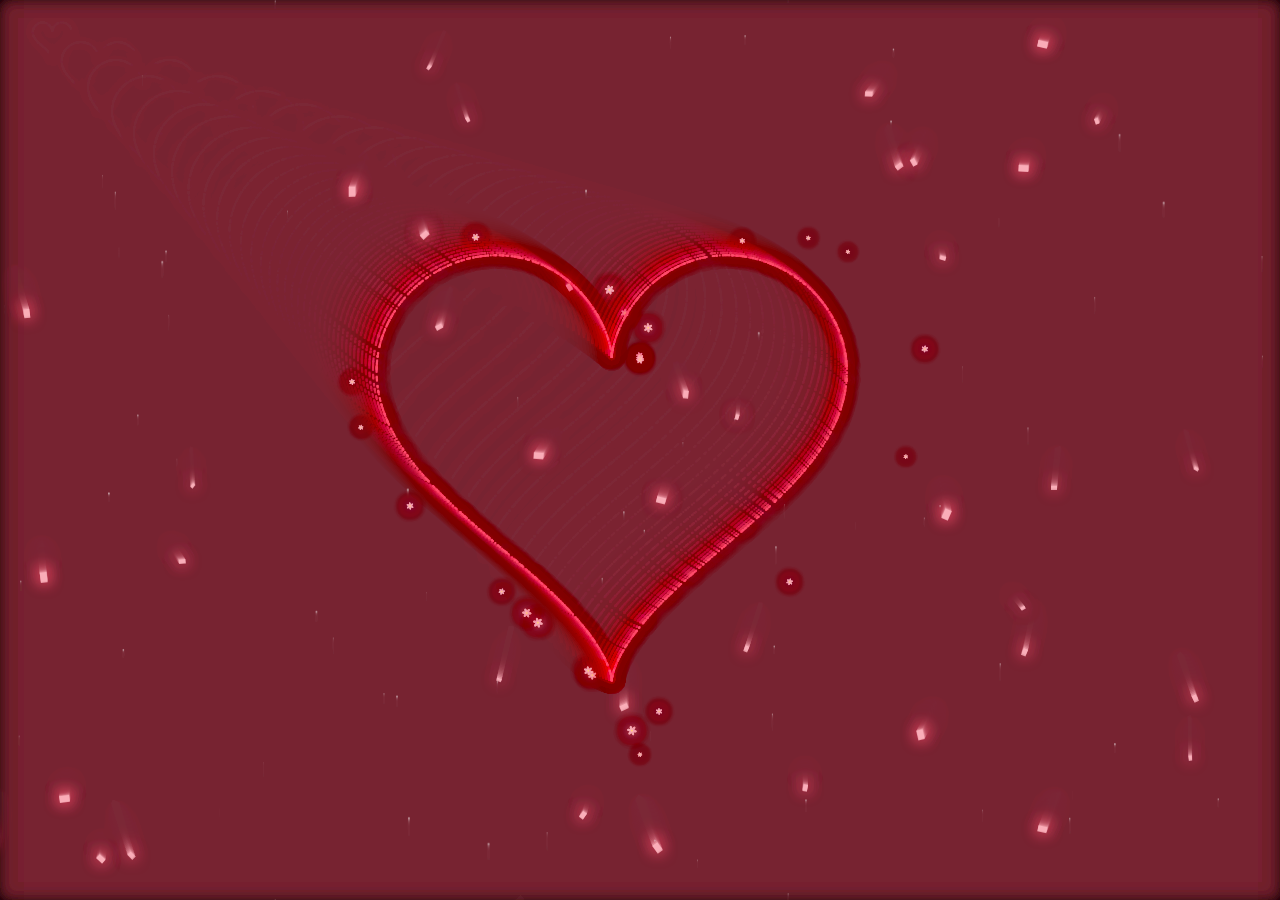
==== surpresa.html @ 4473f1ed "Add files via upload" ====
<!DOCTYPE html>
<html lang="pt-BR">
<head>
  <meta charset="UTF-8">
  <title>Pra você</title>
  <link rel="stylesheet" href="style.css">
</head>
<body>

<canvas id="canvas"></canvas>

<div class="message">
  <h1 id="nome">Camily❤️</h1>
  <p>Você é tudo pra mim.</p>
</div>

<div class="polaroids" id="polaroids"></div>

<audio id="music" loop>
  <source src="Musica/musica2.mp3" type="audio/mpeg">
</audio>

<script src="script.js"></script>
</body>
</html>
---- style.css ----
body {
  margin: 0;
  background: black;
  overflow: hidden;
  font-family: Arial, sans-serif;
}

canvas {
  display: block;
}

/* 💌 mensagem */
.message {
  position: absolute;
  top: 50%;
  left: 50%;
  transform: translate(-50%, -50%);
  
  color: #ff4d6d;
  text-align: center;
  z-index: 999;

  opacity: 0;
  transition: opacity 2s ease;

  animation: pulse 2s infinite;
}

.message.show {
  opacity: 1;
}

@keyframes pulse {
  0% { transform: translate(-50%, -50%) scale(1); }
  50% { transform: translate(-50%, -50%) scale(1.05); }
  100% { transform: translate(-50%, -50%) scale(1); }
}

/* 📸 polaroids desktop */
.polaroids {
  position: absolute;
  width: 100%;
  height: 100%;
  top: 0;
  left: 0;
  z-index: 5;
  pointer-events: none;
}

.polaroid {
  position: absolute;
  width: 130px;
  background: #fff;
  padding: 10px 10px 30px 10px;
  border-radius: 4px;
  box-shadow: 0 20px 40px rgba(0,0,0,0.6);

  opacity: 0;
  transform: translateY(-200px) scale(0.6);
  transition: transform 1.2s ease, opacity 1s ease;
}

.polaroid img {
  width: 100%;
  display: block;
  border-radius: 2px;
}

.polaroid.show {
  opacity: 1;
  transform: translateY(0) scale(1) rotate(var(--rotate));
}

.polaroid.focus {
  z-index: 20;
  transform: scale(1.8) rotate(0deg) !important;
}

/* 📱 mobile */
@media (max-width: 768px) {

  .message {
    top: 20%;
    transform: translateX(-50%);
  }

  .polaroids {
    display: flex;
    justify-content: center;
    align-items: center;
  }

  .polaroid {
    width: 70vw;
    max-width: 260px;

    left: 50% !important;
    top: 55% !important;

    transform: translate(-50%, -50%) scale(0.8);
    opacity: 0;
  }

  .polaroid.active {
    opacity: 1;
    transform: translate(-50%, -50%) scale(1);
    z-index: 10;
  }

  .polaroid.exit {
    transform: translate(-50%, -80%) scale(0.9);
    opacity: 0;
  }
}
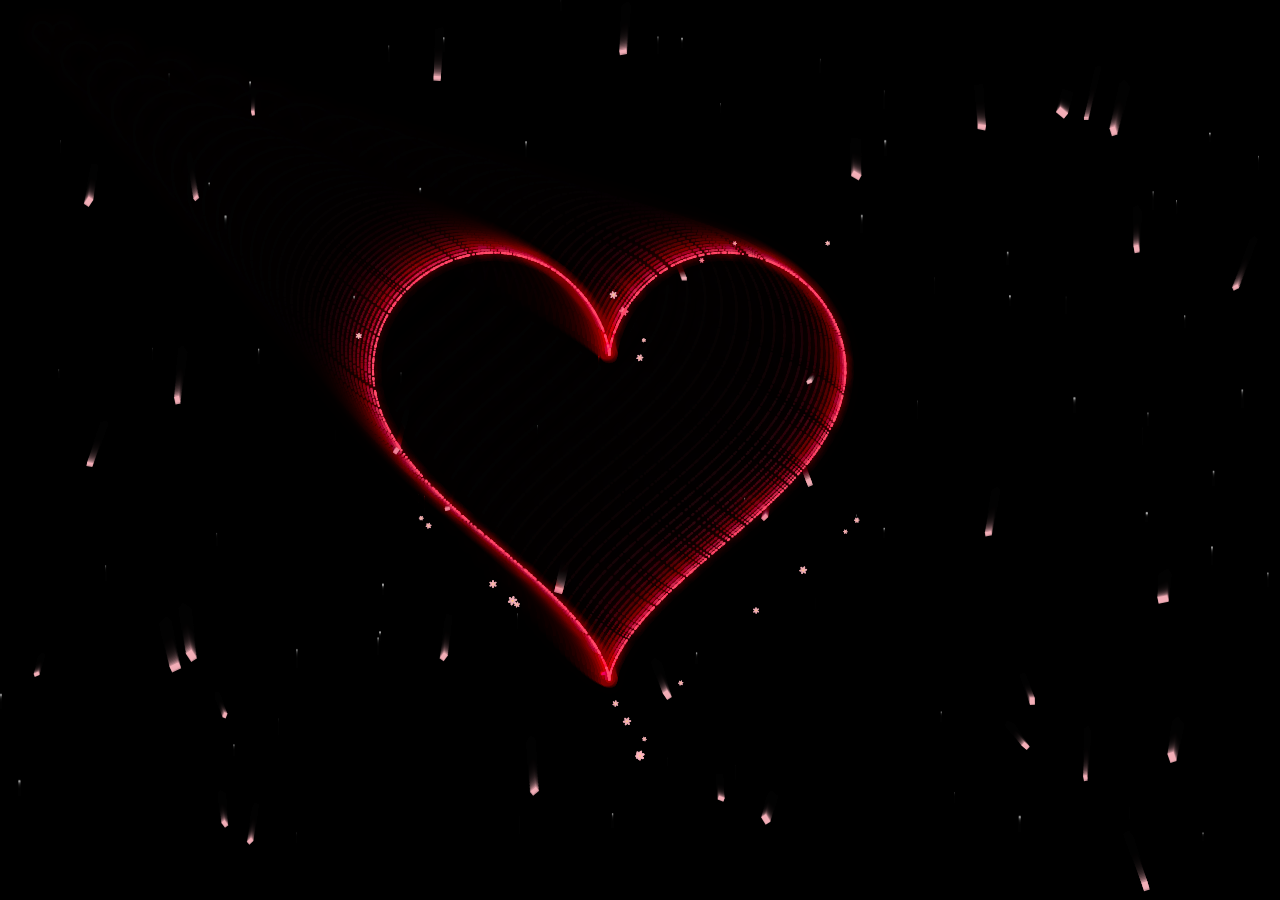
==== commit 7756f3f4: "Add files via upload" ====
--- a/surpresa.html
+++ b/surpresa.html
@@ -3,6 +3,10 @@
 <head>
   <meta charset="UTF-8">
   <title>Pra você</title>
+
+  <!-- 🔥 ESSENCIAL PARA MOBILE -->
+  <meta name="viewport" content="width=device-width, initial-scale=1.0">
+
   <link rel="stylesheet" href="style.css">
 </head>
 <body>
@@ -22,4 +26,4 @@
 
 <script src="script.js"></script>
 </body>
-</html>
+</html>
--- a/style.css
+++ b/style.css
@@ -3,6 +3,7 @@
   background: black;
   overflow: hidden;
   font-family: Arial, sans-serif;
+  touch-action: none;
 }
 
 canvas {
@@ -36,7 +37,7 @@
   100% { transform: translate(-50%, -50%) scale(1); }
 }
 
-/* 📸 polaroids desktop */
+/* 📸 polaroids */
 .polaroids {
   position: absolute;
   width: 100%;
